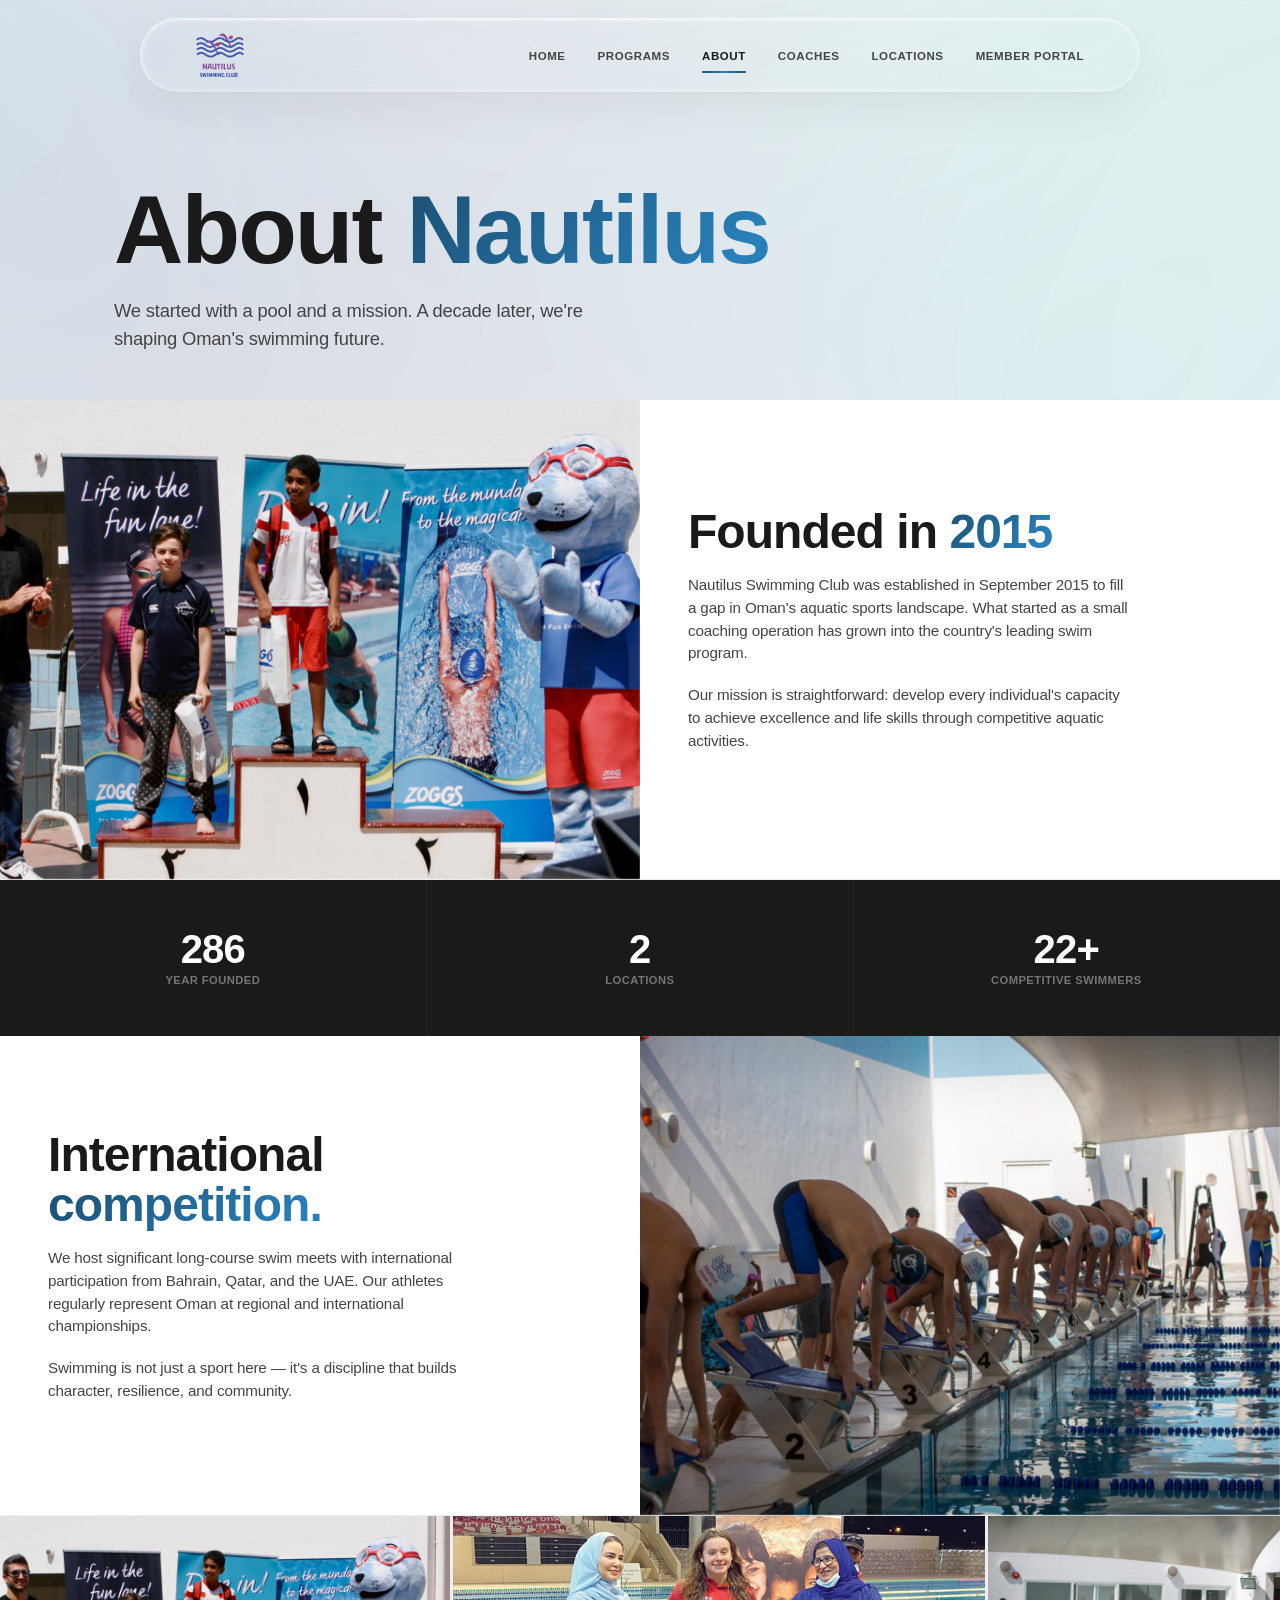
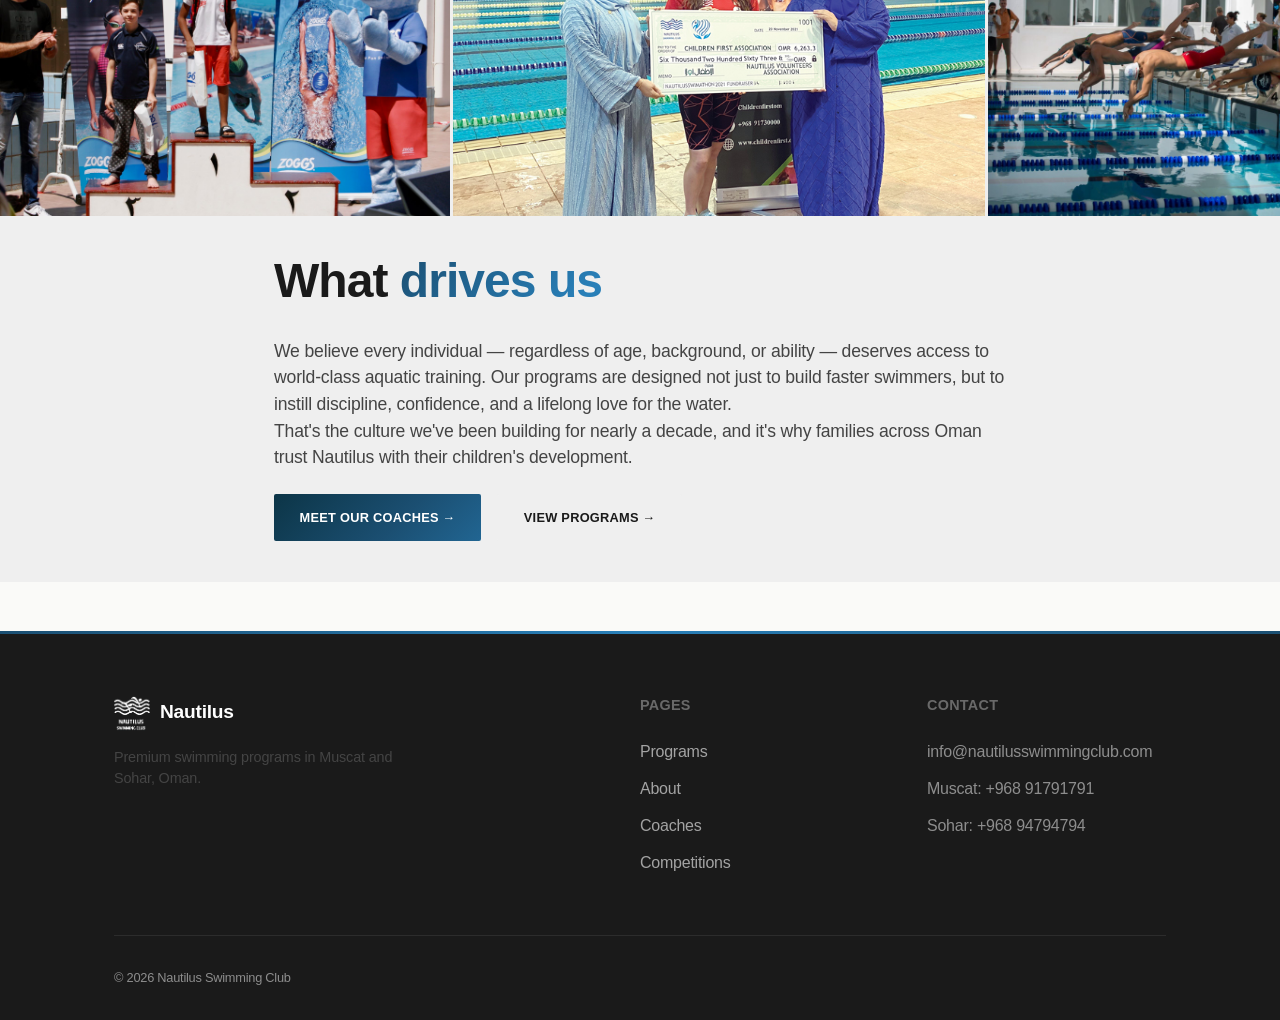
==== about.html @ 3f00e7de "Add files via upload" ====
<!DOCTYPE html>
<html lang="en">
<head>
    <meta charset="UTF-8">
    <meta name="viewport" content="width=device-width, initial-scale=1.0">
    <title>About — Nautilus Swimming Club</title>
    <link rel="stylesheet" href="assets/css/style.css">
    <script src="assets/js/main.js" defer></script>
</head>
<body>

<!-- SVG Filter (include once in your document) -->
<svg width="0" height="0" style="position: absolute;">
  <defs>
    <filter id="glass-distortion" x="0%" y="0%" width="100%" height="100%">
      <feTurbulence 
        type="fractalNoise" 
        baseFrequency="0.008 0.008"
        numOctaves="2" 
        seed="92" 
        result="noise" 
      />
      <feGaussianBlur 
        in="noise" 
        stdDeviation="2" 
        result="blurred" 
      />
      <feDisplacementMap 
        in="SourceGraphic" 
        in2="blurred" 
        scale="150"
        xChannelSelector="R" 
        yChannelSelector="G" 
      />
    </filter>
  </defs>
</svg>

<nav class="nav">
    <div class="wrap nav-inner">
        <div class="nav-top">
            <a href="index.html" class="nav-logo"><img src="assets/img/logo-nautilus.png" alt="Nautilus"></a>
            <ul class="nav-menu-inline">
                <li><a href="index.html" class="nav-home">Home</a></li>
                <li><a href="programs.html" class="nav-programs">Programs</a></li>
                <li><a href="about.html" class="nav-about on">About</a></li>
                <li><a href="coaches.html" class="nav-coaches">Coaches</a></li>
                <li><a href="locations.html" class="nav-locations">Locations</a></li>
                <li><a href="portal.html" target="_blank" class="nav-portal">Member Portal</a></li>
                <div class="nav-indicator"></div>
            </ul>
            <button class="nav-toggle" aria-label="Menu"><span></span><span></span><span></span></button>
        </div>
        <ul class="nav-menu">
            <li><a href="index.html" class="nav-home">Home</a></li>
            <li><a href="programs.html" class="nav-programs">Programs</a></li>
            <li><a href="about.html" class="nav-about on">About</a></li>
            <li><a href="coaches.html" class="nav-coaches">Coaches</a></li>
            <li><a href="locations.html" class="nav-locations">Locations</a></li>
            <li><a href="portal.html" target="_blank" class="nav-portal">Member Portal</a></li>
        </ul>
    </div>
</nav>


<section class="section section-gradient page-header">
    <div class="wrap">
        <h1 class="reveal" style="margin-bottom: 1rem;">About <span class="grad-text">Nautilus</span></h1>
        <p class="reveal reveal-delay-1" style="max-width: 520px; font-size: 1.15rem;">We started with a pool and a mission. A decade later, we're shaping Oman's swimming future.</p>
    </div>
</section>

<section class="feature">
    <div class="feature-img reveal"><img src="assets/img/mg_6760-copy.jpg" alt="Nautilus Swimming Club event"></div>
    <div class="feature-text">
        <h2 class="reveal">Founded in <span class="grad-text">2015</span></h2>
        <p class="reveal reveal-delay-1">Nautilus Swimming Club was established in September 2015 to fill a gap in Oman's aquatic sports landscape. What started as a small coaching operation has grown into the country's leading swim program.</p>
        <p class="reveal reveal-delay-2">Our mission is straightforward: develop every individual's capacity to achieve excellence and life skills through competitive aquatic activities.</p>
    </div>
</section>

<div class="stats">
    <div class="stat reveal">
        <h3 data-count="2015">0</h3>
        <p>Year founded</p>
    </div>
    <div class="stat reveal reveal-delay-1">
        <h3 data-count="2">0</h3>
        <p>Locations</p>
    </div>
    <div class="stat reveal reveal-delay-2">
        <h3 data-count="100" data-suffix="+">0</h3>
        <p>Competitive swimmers</p>
    </div>
</div>

<section class="feature" style="direction: rtl;">
    <div class="feature-img reveal" style="direction: ltr;"><img src="assets/img/85241329.jpg" alt="Swimming competition"></div>
    <div class="feature-text" style="direction: ltr;">
        <h2 class="reveal">International <span class="grad-text">competition.</span></h2>
        <p class="reveal reveal-delay-1">We host significant long-course swim meets with international participation from Bahrain, Qatar, and the UAE. Our athletes regularly represent Oman at regional and international championships.</p>
        <p class="reveal reveal-delay-2">Swimming is not just a sport here — it's a discipline that builds character, resilience, and community.</p>
    </div>
</section>

<div class="gallery reveal">
        <div class="gallery-track">
            <img src="assets/img/mg_6760-copy.jpg" alt="Nautilus event">
    <img src="assets/img/1638293181-1638293181-hmn0yweaasdh.jpg" alt="Competition">
    <img src="assets/img/71172352.jpg" alt="Training">
    <img src="assets/img/88081239.jpg" alt="Swimming pool">
    <img src="assets/img/79518656.jpg" alt="Meet day">
    <img src="assets/img/masters-swimming.jpg" alt="Masters swimming">
</div>

<section class="section">
    <div class="wrap" style="max-width: 780px;">
        <h2 class="reveal" style="margin-bottom: 2rem;">What <span class="grad-text">drives us</span></h2>
        <p class="reveal reveal-delay-1" style="font-size: 1.1rem;">We believe every individual — regardless of age, background, or ability — deserves access to world-class aquatic training. Our programs are designed not just to build faster swimmers, but to instill discipline, confidence, and a lifelong love for the water.</p>
        <p class="reveal reveal-delay-2" style="font-size: 1.1rem;">That's the culture we've been building for nearly a decade, and it's why families across Oman trust Nautilus with their children's development.</p>
        <div class="reveal reveal-delay-3" style="margin-top: 1.5rem; display: flex; gap: 1rem; flex-wrap: wrap;">
            <a href="coaches.html" class="btn btn-fill">Meet our coaches →</a>
            <a href="programs.html" class="btn btn-ghost">View programs →</a>
        </div>
        </div>
    </div>
</section>

<footer class="footer">
    <div class="wrap">
        <div class="footer-grid">
            <div><div class="footer-logo"><img src="assets/img/logo-nautilus.png" alt="Nautilus"><span>Nautilus</span></div><p style="font-size: 0.9rem; max-width: 300px;">Premium swimming programs in Muscat and Sohar, Oman.</p></div>
            <div><h4>Pages</h4><ul><li><a href="programs.html">Programs</a></li><li><a href="about.html">About</a></li><li><a href="coaches.html">Coaches</a></li><li><a href="competitions.html">Competitions</a></li></ul></div>
            <div><h4>Contact</h4><ul><li>info@nautilusswimmingclub.com</li><li>Muscat: +968 91791791</li><li>Sohar: +968 94794794</li></ul></div>
        </div>
        <div class="footer-bottom">© 2026 Nautilus Swimming Club</div>
    </div>
</footer>

</body>
</html>
---- assets/css/style.css ----
@property --mouse-x {
    syntax: "<length-percentage>";
    inherits: true;
    initial-value: 50%;
}
@property --mouse-y {
    syntax: "<length-percentage>";
    inherits: true;
    initial-value: 50%;
}

:root {
    --bg: #fafaf8;
    --surface: #ffffff;
    --ink: #1a1a1a;
    --ink-light: #444;
    --ink-faint: #888;
    --nautilus-blue: #1b4f72;
    --water: #2980b9;
    --water-light: #5dade2;
    --pool: #f4f9fb;
    --line: #efefef;
    --grad-blue: linear-gradient(135deg, #1b4f72, #2980b9, #1b4f72);
    --grad-ocean: linear-gradient(135deg, #0c3547, #1b4f72, #2471a3, #0c3547);
    --grad-warm: linear-gradient(135deg, #1b4f72, #2980b9, #48c9b0, #1b4f72);
    --grad-subtle: linear-gradient(135deg, #f8fbff, #f0f7f9, #fafaf8, #f8fbff);
    --font-display: 'Outfit', sans-serif;
    --font-text: 'DM Sans', sans-serif;
}

* { margin: 0; padding: 0; box-sizing: border-box; }
html { scroll-behavior: smooth; }
body {
    font-family: var(--font-text);
    background: var(--bg);
    color: var(--ink);
    line-height: 1.5;
    -webkit-font-smoothing: antialiased;
    overflow-x: hidden;
    letter-spacing: -0.015em;
}

/* Page exit blur-out */
body.page-exit {
    animation: pageExit 0.3s cubic-bezier(0.4, 0, 1, 1) forwards;
    pointer-events: none;
}

@keyframes pageEnter {
    from {
        opacity: 0;
        filter: blur(6px);
    }
    to {
        opacity: 1;
        filter: blur(0);
    }
}

@keyframes pageExit {
    from {
        opacity: 1;
        filter: blur(0);
    }
    to {
        opacity: 0;
        filter: blur(6px);
    }
}


h1, h2, h3 {
    font-family: var(--font-display);
    font-weight: 700;
    letter-spacing: -0.02em;
    line-height: 1.05;
}
h1 { font-size: clamp(2.8rem, 8vw, 6rem); }
h2 { font-size: clamp(1.8rem, 5vw, 3rem); }
h3 { font-size: 1.25rem; letter-spacing: -0.02em; }
p { color: var(--ink-light); font-size: 0.95rem; letter-spacing: -0.01em; }
a { color: inherit; text-decoration: none; }

.grad-text {
    background: var(--grad-blue);
    background-size: 200% auto;
    animation: gradShift 4s linear infinite;
    -webkit-background-clip: text; -webkit-text-fill-color: transparent; background-clip: text;
}

.wrap { max-width: 1100px; margin: 0 auto; padding: 0 1.5rem; }
.section { padding: 2.5rem 0; }

/* ---- Floating Glassmorphism Pill Navbar ---- */
/* ---- Floating Glassmorphism Pill Navbar ---- */
.nav {
    position: fixed;
    top: 18px;
    left: 50%;
    transform: translateX(-50%);
    width: 92%;
    max-width: 1000px;
    z-index: 100;
    isolation: isolate;
    border-radius: 50px;
    transition: all 0.6s cubic-bezier(0.16, 1, 0.3, 1);
    box-shadow: 0 16px 48px rgba(0, 0, 0, 0.06), 0 2px 4px rgba(0, 0, 0, 0.02);
}

/* Tint and inner shadow layer */
.nav::before {
    content: '';
    position: absolute;
    inset: 0;
    z-index: 0;
    border-radius: inherit;
    box-shadow:
        inset 0 1px 3px rgba(255, 255, 255, 0.70),
        inset 0 -1px 2px rgba(255, 255, 255, 0.08),
        inset 6px 0 16px -8px rgba(160, 200, 255, 0.08),
        inset -6px 0 16px -8px rgba(200, 160, 255, 0.06),
        inset 0 0 12px -4px rgba(255, 255, 255, 0.7);
    background-color: rgba(255, 255, 255, 0.02);
    pointer-events: none;

    /* Chromatic edge highlights — mimics light hitting glass edges */
    border-top: 1.5px solid rgba(255, 255, 255, 0.60);
    border-left: 1.5px solid rgba(255, 255, 255, 0.50);
    border-bottom: 1px solid rgba(255, 255, 255, 0.12);
    border-right: 1px solid rgba(255, 255, 255, 0.12);
    transition: all 0.6s cubic-bezier(0.16, 1, 0.3, 1);
}

/* Backdrop blur and distortion layer */
.nav::after {
    content: '';
    position: absolute;
    inset: 0;
    z-index: -1;
    border-radius: inherit;
    backdrop-filter: blur(15px);
    -webkit-backdrop-filter: blur(15px);
    filter: url(#glass-distortion);
    -webkit-filter: url(#glass-distortion);
    pointer-events: none;
    transition: all 0.6s cubic-bezier(0.16, 1, 0.3, 1);
}

.nav.scrolled {
    top: 12px;
}

.nav.scrolled::before {
    background-color: rgba(255, 255, 255, 0.06);
    border-top: 1.5px solid rgba(255, 255, 255, 0.72);
    border-left: 1.5px solid rgba(255, 255, 255, 0.60);
    box-shadow:
        inset 0 1px 3px rgba(255, 255, 255, 0.80),
        inset 0 -1px 2px rgba(255, 255, 255, 0.10),
        inset 6px 0 16px -8px rgba(160, 200, 255, 0.10),
        inset -6px 0 16px -8px rgba(200, 160, 255, 0.08),
        inset 0 0 16px -2px rgba(255, 255, 255, 0.8);
}

.nav.scrolled::after {
    backdrop-filter: blur(20px) saturate(180%);
    -webkit-backdrop-filter: blur(20px) saturate(180%);
}

.nav-inner {
    width: 100%;
    position: relative;
    z-index: 10;
}

.nav-top {
    display: flex;
    align-items: center;
    justify-content: space-between;
    width: 100%;
    padding: 0.8rem 2rem;
    transition: padding 0.6s cubic-bezier(0.16, 1, 0.3, 1);
}

.nav-logo {
    display: flex;
    align-items: center;
    z-index: 10;
}
.nav-logo img {
    height: 48px;
    transition: height 0.8s cubic-bezier(0.16, 1, 0.3, 1);
}
.nav-logo span {
    display: none !important;
}

/* Inline menu is the primary desktop menu */
.nav-menu-inline {
    display: flex;
    gap: 2rem;
    list-style: none;
    align-items: center;
}

/* Hide the bottom row menu on desktop (reused for mobile dropdown) */
.nav-menu {
    display: none;
}

/* Indicator line for the active menu item */
.nav-indicator {
    position: absolute;
    bottom: -6px;
    height: 2px;
    background: var(--grad-blue);
    border-radius: 2px;
    transition: left 0.5s cubic-bezier(0.25, 1, 0.5, 1), width 0.5s cubic-bezier(0.25, 1, 0.5, 1), opacity 0.3s;
    pointer-events: none;
    opacity: 0;
}
.nav-menu-inline {
    position: relative; /* necessary for the indicator */
}

/* ---- Scrolled / compact state ---- */
.nav.scrolled .nav-top {
    padding: 0.5rem 2rem;
}
.nav.scrolled .nav-logo img {
    height: 34px;
}

.nav-menu a, .nav-menu-inline a {
    font-size: 0.72rem; font-weight: 700; color: var(--ink-light);
    transition: color 0.2s; position: relative;
    text-transform: uppercase; letter-spacing: 0.05em;
    padding: 0.25rem 0;
}
.nav-menu a:hover, .nav-menu a.on, .nav-menu-inline a:hover, .nav-menu-inline a.on { color: var(--ink); }

/* Mobile hamburger */
.nav-toggle { display: none; cursor: pointer; flex-direction: column; gap: 5px; background: none; border: none; padding: 8px; z-index: 110; }
.nav-toggle span { display: block; width: 22px; height: 2px; background: var(--ink); transition: all 0.3s cubic-bezier(0.16, 1, 0.3, 1); }
.nav-toggle.active span:nth-child(1) { transform: translateY(7px) rotate(45deg); }
.nav-toggle.active span:nth-child(2) { opacity: 0; }
.nav-toggle.active span:nth-child(3) { transform: translateY(-7px) rotate(-45deg); }

/* Dynamic spacing: enough room for the floating pill navbar + breathing room */
.hero, .section-gradient {
    padding-top: 140px;
}

/* Extra padding for inner page title sections so navbar doesn't clip the h1 */
.page-header {
    padding-top: 180px;
    padding-bottom: 3rem;
}

/* ---- Hero ---- */
.hero {
    min-height: 75vh; display: grid; grid-template-columns: repeat(2, 1fr);
    gap: 0; 
    margin-top: 0; 
    align-items: stretch;
}

.hero-text {
    display: flex; flex-direction: column; justify-content: center;
    padding: 3rem 4rem 3rem 8%;
}
.hero-text h1 { margin-bottom: 1.5rem; }
.hero-text p { font-size: 1.1rem; max-width: 480px; margin-bottom: 2rem; line-height: 1.6; }
.hero-img { position: relative; overflow: hidden; background: #f0f0f0; }
.hero-img img {
    width: 100%; height: 100%; object-fit: cover; display: block;
}

/* ---- Buttons ---- */
.btn {
    display: inline-flex; align-items: center; gap: 8px;
    padding: 0.8rem 1.6rem;
    font-family: var(--font-display); font-weight: 700; font-size: 0.8rem;
    border-radius: 2px; border: none; cursor: pointer;
    transition: all 0.3s cubic-bezier(0.16, 1, 0.3, 1);
    text-transform: uppercase; letter-spacing: 0.02em;
    position: relative;
    overflow: hidden;
}
.btn:active {
    transform: scale(0.94) !important;
}
.btn-fill {
    background: var(--grad-ocean);
    background-size: 200% auto;
    animation: gradShift 5s linear infinite;
    color: white;
}
.btn-fill:hover {
    transform: translateY(-2px);
    box-shadow: 0 8px 20px rgba(27,79,114,0.2);
}
.btn-ghost {
    background: transparent; color: var(--ink); border: 1.5px solid var(--line);
}
.btn-ghost:hover { border-color: var(--water); background: var(--pool); }

/* Click Ripple animation styling */
.ripple {
    position: absolute;
    border-radius: 50%;
    background: rgba(255, 255, 255, 0.4);
    transform: scale(0);
    animation: ripple-effect 0.6s ease-out;
    pointer-events: none;
}
@keyframes ripple-effect {
    to {
        transform: scale(4);
        opacity: 0;
    }
}

/* ---- Cards ---- */
.card {
    background: var(--surface); border: 1px solid var(--line);
    transition: transform 0.6s cubic-bezier(0.16, 1, 0.3, 1), box-shadow 0.6s cubic-bezier(0.16, 1, 0.3, 1), border-color 0.3s;
    overflow: hidden;
    border-radius: 4px;
    position: relative;
}
.card:hover { transform: translateY(-4px); box-shadow: 0 12px 30px rgba(0,0,0,0.04); border-color: rgba(41, 128, 185, 0.2); }
.card-img img {
    width: 100%; height: 220px; object-fit: cover;
    transition: transform 1.2s ease;
}
.card:hover .card-img img { transform: scale(1.04); }
.card-body { padding: 1.5rem; }
.card-body h3 { margin-bottom: 0.4rem; font-size: 1.2rem; }
.card-body p { font-size: 0.88rem; margin-bottom: 1.2rem; line-height: 1.5; }

/* ---- Feature row ---- */
.feature { display: grid; grid-template-columns: 1fr 1fr; gap: 0; min-height: 480px; background: var(--surface); border-bottom: 1px solid var(--line); }
.feature-img img { width: 100%; height: 100%; object-fit: cover; }
.feature-text {
    display: flex; flex-direction: column; justify-content: center;
    padding: 2rem 3rem;
}
.feature-text h2 { margin-bottom: 1rem; }
.feature-text p { margin-bottom: 1.2rem; max-width: 440px; font-size: 0.95rem; }

/* ---- Auto-scrolling Marquee Gallery ---- */
.gallery {
    overflow: hidden;
    position: relative;
    background: var(--line);
    border-bottom: 1px solid var(--line);
    cursor: default;
}
.gallery-track {
    display: flex;
    gap: 3px;
    width: max-content;
    animation: marquee-scroll 40s linear infinite;
}
.gallery img {
    height: 300px;
    object-fit: cover;
    flex-shrink: 0;
    pointer-events: none;
}

@keyframes marquee-scroll {
    0% { transform: translateX(0); }
    100% { transform: translateX(-50%); }
}

/* ---- Scroll-Pinned Feature Section ---- */
.scroll-pin-wrapper {
    position: relative;
    height: 250vh; /* pin duration: 1.5 viewport worth of scrolling */
}
.scroll-pin-content {
    position: sticky;
    top: 0;
    height: 100vh;
    display: flex;
    align-items: center;
    overflow: hidden;
}
.scroll-pin-content .feature {
    width: 100%;
}
.scroll-pin-content .feature-text .reveal,
.scroll-pin-content .feature-img .reveal-pinned {
    opacity: 0;
    transform: translateY(40px);
    filter: blur(8px);
    transition: all 1.2s cubic-bezier(0.16, 1, 0.3, 1);
}
.scroll-pin-content .feature-text .reveal.visible,
.scroll-pin-content .feature-img .reveal-pinned.visible {
    opacity: 1;
    transform: translateY(0);
    filter: blur(0);
}

/* Scroll-driven reveal for individual elements */
.scroll-reveal {
    opacity: 0;
    transform: translateY(50px);
    filter: blur(6px);
    transition: opacity 1s cubic-bezier(0.16, 1, 0.3, 1),
                transform 1s cubic-bezier(0.16, 1, 0.3, 1),
                filter 1s cubic-bezier(0.16, 1, 0.3, 1);
}
.scroll-reveal.visible {
    opacity: 1;
    transform: translateY(0);
    filter: blur(0);
}

/* ---- Coach profiles ---- */
.coach-grid { display: grid; grid-template-columns: repeat(auto-fill, minmax(200px, 1fr)); gap: 1rem; }
.coach {
    text-align: center; padding: 2rem 1rem;
    background: var(--surface); border: 1px solid var(--line);
    transition: transform 0.6s cubic-bezier(0.16, 1, 0.3, 1), box-shadow 0.6s cubic-bezier(0.16, 1, 0.3, 1), border-color 0.3s, background-color 0.3s;
    border-radius: 4px;
    position: relative;
    overflow: hidden;
}
.coach:hover { border-color: rgba(41, 128, 185, 0.2); background: var(--pool); transform: translateY(-4px); box-shadow: 0 12px 30px rgba(0,0,0,0.04); }
.coach img {
    width: 120px; height: 120px; object-fit: cover; border-radius: 50%;
    margin-bottom: 1rem; border: 3px solid var(--surface); box-shadow: 0 4px 12px rgba(0,0,0,0.05);
}
.coach h3 { margin-bottom: 0.2rem; font-size: 1.1rem; }
.coach .role {
    font-size: 0.75rem; font-weight: 700; margin-bottom: 0.8rem; display: block;
    color: var(--water); text-transform: uppercase; letter-spacing: 0.02em;
}
.coach p { font-size: 0.82rem; line-height: 1.45; color: var(--ink-light); }

/* ---- Stats ---- */
.stats {
    display: grid; grid-template-columns: repeat(3, 1fr);
    background: var(--ink); color: white;
}
.stat { padding: 3rem 2rem; text-align: center; border-right: 1px solid rgba(255,255,255,0.05); }
.stat:last-child { border-right: none; }
.stat h3 { font-size: 2.5rem; margin-bottom: 0.1rem; font-family: var(--font-display); }
.stat p { color: rgba(255,255,255,0.4); font-size: 0.7rem; text-transform: uppercase; letter-spacing: 0.04em; font-weight: 700; }

/* ---- Location cards ---- */
.loc-grid { display: grid; grid-template-columns: 1fr 1fr; gap: 1.5rem; }
.loc {
    padding: 2.5rem; background: var(--surface); border: 1px solid var(--line);
    transition: transform 0.6s cubic-bezier(0.16, 1, 0.3, 1), box-shadow 0.6s cubic-bezier(0.16, 1, 0.3, 1), border-color 0.3s;
    border-radius: 4px;
    position: relative;
    overflow: hidden;
}
.loc:hover { border-color: rgba(41, 128, 185, 0.2); transform: translateY(-4px); box-shadow: 0 12px 30px rgba(0,0,0,0.04); }

/* ---- Interactive Spotlight Glows (Pomelo.la Inspired) ---- */
.card::after, .coach::after, .loc::after, .portal-card::after {
    content: '';
    position: absolute;
    inset: 0;
    background: radial-gradient(
        320px circle at var(--mouse-x, 50%) var(--mouse-y, 50%),
        rgba(41, 128, 185, 0.09) 0%,
        rgba(72, 201, 176, 0.04) 50%,
        transparent 100%
    );
    z-index: 0;
    opacity: 0;
    pointer-events: none;
    transition: opacity 0.5s cubic-bezier(0.16, 1, 0.3, 1);
}

.card::before, .coach::before, .loc::before, .portal-card::before {
    content: '';
    position: absolute;
    inset: 0;
    border-radius: inherit;
    padding: 1.5px;
    background: radial-gradient(
        200px circle at var(--mouse-x, 50%) var(--mouse-y, 50%),
        rgba(41, 128, 185, 0.5) 0%,
        rgba(72, 201, 176, 0.3) 50%,
        transparent 100%
    );
    -webkit-mask: 
        linear-gradient(#fff 0 0) content-box, 
        linear-gradient(#fff 0 0);
    -webkit-mask-composite: xor;
            mask-composite: exclude;
    pointer-events: none;
    opacity: 0;
    z-index: 2;
    transition: opacity 0.5s cubic-bezier(0.16, 1, 0.3, 1);
}

/* Ensure child content remains clickable and is rendered above the background spotlight */
.card > *, .coach > *, .loc > *, .portal-card > * {
    position: relative;
    z-index: 1;
}

@media (hover: hover) {
    .card:hover::after, .coach:hover::after, .loc:hover::after, .portal-card:hover::after,
    .card:hover::before, .coach:hover::before, .loc:hover::before, .portal-card:hover::before {
        opacity: 1;
    }
}

/* Motion Sensitivity Support */
@media (prefers-reduced-motion: reduce) {
    .card::after, .coach::after, .loc::after,
    .card::before, .coach::before, .loc::before {
        transition: none !important;
    }
}
.loc h3 { margin-bottom: 0.4rem; }
.loc .sub { color: var(--ink-faint); font-size: 0.9rem; margin-bottom: 1.5rem; display: block; }
.loc .detail { margin-bottom: 1.2rem; }
.loc .detail strong { font-size: 0.8rem; text-transform: uppercase; letter-spacing: 0.02em; color: var(--ink); display: block; margin-bottom: 0.2rem; }
.loc .detail span { color: var(--ink-light); font-size: 0.9rem; }

/* Map embeds */
.map-wrap { margin-top: 1.5rem; overflow: hidden; border: 1px solid var(--line); }
.map-wrap iframe { width: 100%; height: 220px; display: block; }

/* ---- Form ---- */
.contact-form { max-width: 680px; }
.form-row { display: grid; grid-template-columns: 1fr 1fr; gap: 1.5rem; }
.field { margin-bottom: 1.5rem; }
.field label { display: block; font-size: 0.85rem; font-weight: 500; margin-bottom: 0.4rem; color: var(--ink); }
.field input, .field select, .field textarea {
    width: 100%; padding: 0.85rem 1rem;
    font-family: var(--font-text); font-size: 0.95rem;
    border: 1.5px solid var(--line); background: var(--bg);
    color: var(--ink); transition: border-color 0.3s, box-shadow 0.3s;
}
.field input:focus, .field select:focus, .field textarea:focus {
    outline: none; border-color: var(--water); box-shadow: 0 0 0 4px rgba(41,128,185,0.1);
}
.field textarea { resize: vertical; min-height: 140px; }
.form-message { margin-top: 1rem; padding: 1rem; font-size: 0.9rem; display: none; }
.form-message.success { display: block; background: #e8f8f0; color: #1a7a4c; border: 1px solid #b7e4c7; }

/* ---- Table ---- */
.clean-table { width: 100%; border-collapse: collapse; text-align: left; }
.clean-table thead {
    background: var(--grad-ocean); background-size: 200% 200%;
    animation: gradShift 6s ease infinite; color: white;
}
.clean-table th { padding: 1.2rem 1rem; font-family: var(--font-display); font-weight: 600; font-size: 0.85rem; letter-spacing: 0.02em; text-transform: uppercase; }
.clean-table td { padding: 1.2rem 1rem; border-bottom: 1px solid var(--line); color: var(--ink-light); transition: background 0.2s; }
.clean-table tr:hover td { background: var(--pool); }
.clean-table td strong { color: var(--ink); }
.badge { display: inline-block; padding: 0.25rem 0.75rem; font-size: 0.8rem; font-weight: 500; border-radius: 2px; }
.badge-green { background: #e8f8f0; color: #1a7a4c; }
.badge-grey { background: #f0f0f0; color: #777; }

/* ---- Footer ---- */
.footer {
    background: var(--ink); color: rgba(255,255,255,0.5);
    padding: 4rem 0 2rem; margin-top: 3rem;
    position: relative; overflow: hidden;
}
.footer::before { content: ''; position: absolute; top: 0; left: 0; right: 0; height: 3px; background: var(--grad-blue); }
.footer-grid { display: grid; grid-template-columns: 2fr 1fr 1fr; gap: 3rem; margin-bottom: 3rem; }
.footer h4 {
    font-family: var(--font-display); font-size: 0.9rem;
    color: rgba(255,255,255,0.35); text-transform: uppercase;
    letter-spacing: 0.02em; margin-bottom: 1.5rem;
}
.footer ul { list-style: none; }
.footer ul li { margin-bottom: 0.8rem; }
.footer ul li a { color: rgba(255,255,255,0.6); transition: color 0.2s, padding-left 0.3s; }
.footer ul li a:hover { color: white; padding-left: 6px; }
.footer-bottom { padding-top: 2rem; border-top: 1px solid rgba(255,255,255,0.08); font-size: 0.8rem; }
.footer-logo { display: flex; align-items: center; gap: 10px; margin-bottom: 1rem; }
.footer-logo img { height: 36px; filter: brightness(10); }
.footer-logo span { font-family: var(--font-display); font-weight: 700; font-size: 1.2rem; color: white; }

/* ---- Scroll reveal (Pomelo.la Inspired Blur Reveal) ---- */
.reveal {
    opacity: 0;
    transform: translateY(32px);
    filter: blur(8px);
    transition: 
        opacity 0.85s cubic-bezier(0.16, 1, 0.3, 1), 
        transform 0.85s cubic-bezier(0.16, 1, 0.3, 1), 
        filter 0.85s cubic-bezier(0.16, 1, 0.3, 1);
    will-change: opacity, transform, filter;
}
.reveal.visible {
    opacity: 1;
    transform: translateY(0);
    filter: blur(0);
}
.reveal-delay-1 { transition-delay: 0.08s; }
.reveal-delay-2 { transition-delay: 0.16s; }
.reveal-delay-3 { transition-delay: 0.24s; }

.tilt-card { transform-style: preserve-3d; perspective: 1000px; }
.hero, .section-gradient {
    position: relative;
    overflow: hidden;
}
.hero::before, .section-gradient::before {
    content: '';
    position: absolute;
    top: -60%;
    left: -60%;
    width: 220%;
    height: 220%;
    background: 
        radial-gradient(circle at 25% 35%, rgba(41, 128, 185, 0.16) 0%, transparent 45%),
        radial-gradient(circle at 75% 25%, rgba(72, 201, 176, 0.14) 0%, transparent 40%),
        radial-gradient(circle at 35% 75%, rgba(91, 44, 111, 0.10) 0%, transparent 45%),
        radial-gradient(circle at 65% 85%, rgba(93, 173, 226, 0.14) 0%, transparent 40%);
    filter: blur(80px);
    z-index: 0;
    animation: ambientMovement 25s ease-in-out infinite alternate;
    pointer-events: none;
    will-change: transform;
}
.hero > *, .section-gradient > * {
    position: relative;
    z-index: 1;
}

@keyframes ambientMovement {
    0% {
        transform: translate(0, 0) rotate(0deg) scale(1);
    }
    33% {
        transform: translate(2%, 4%) rotate(120deg) scale(1.05);
    }
    66% {
        transform: translate(-3%, -2%) rotate(240deg) scale(0.95);
    }
    100% {
        transform: translate(0, 0) rotate(360deg) scale(1);
    }
}

@keyframes gradShift {
    0% { background-position: 0% 50%; }
    50% { background-position: 100% 50%; }
    100% { background-position: 0% 50%; }
}

/* =============== RESPONSIVE =============== */
@media (max-width: 900px) {
    /* Mobile nav overrides */
    .nav {
        width: 94% !important;
        border-radius: 28px !important;
        top: 10px !important;
    }
    .nav-inner {
        width: 100%;
    }
    .nav-top {
        padding: 0.6rem 1.2rem !important;
    }
    .nav-logo img {
        height: 34px !important;
    }
    .nav-menu-inline {
        display: none !important;
    }
    .nav-toggle { display: flex; }
    .nav-menu {
        display: flex; position: fixed; top: 70px; left: 0; right: 0; border-radius: 28px; margin: 0 3%;
        isolation: isolate;
        flex-direction: column;
        padding: 2.5rem 2rem; gap: 1.8rem;
        opacity: 0;
        visibility: hidden;
        height: auto !important;
        max-height: none !important;
        transform: translateY(-12px);
        pointer-events: none;
        transition: opacity 0.4s cubic-bezier(0.16, 1, 0.3, 1),
                    transform 0.4s cubic-bezier(0.16, 1, 0.3, 1),
                    visibility 0.4s;
        box-shadow: 0 16px 48px rgba(0,0,0,0.08);
    }
    .nav-menu::before {
        content: '';
        position: absolute;
        inset: 0;
        z-index: 0;
        border-radius: inherit;
        box-shadow:
            inset 0 1px 2px rgba(255, 255, 255, 0.6),
            inset 0 0 12px -4px rgba(255, 255, 255, 0.7);
        background-color: rgba(255, 255, 255, 0.05);
        pointer-events: none;
        border: 1.5px solid rgba(255, 255, 255, 0.50);
    }
    .nav-menu::after {
        content: '';
        position: absolute;
        inset: 0;
        z-index: -1;
        border-radius: inherit;
        backdrop-filter: blur(20px) saturate(200%);
        -webkit-backdrop-filter: blur(20px) saturate(200%);
        filter: url(#glass-distortion);
        -webkit-filter: url(#glass-distortion);
        pointer-events: none;
    }
    .nav.scrolled .nav-menu {
        height: auto !important;
        max-height: none !important;
        opacity: 0;
        pointer-events: none;
        transform: translateY(-12px);
    }
    .nav-menu.open, .nav.scrolled .nav-menu.open {
        opacity: 1 !important;
        visibility: visible !important;
        transform: translateY(0) !important;
        pointer-events: auto !important;
    }
    .nav-menu a { font-size: 1.05rem; letter-spacing: 0.05em; font-weight: 700; position: relative; z-index: 10; }


    /* Hero and top section adjustments */
    .hero, .section-gradient {
        padding-top: 100px !important;
    }
    .page-header {
        padding-top: 130px !important;
        padding-bottom: 2rem !important;
    }
    .hero { grid-template-columns: 1fr; margin-top: 0 !important; }
    .scroll-pin-wrapper { height: auto !important; }
    .scroll-pin-content { position: relative !important; height: auto !important; }
    .hero-text { padding: 4rem 1.5rem; text-align: center; align-items: center; }
    .hero-text p { max-width: 100%; margin-inline: auto; }
    .hero-text > div { justify-content: center; }
    .hero-img { height: 45vh; }


    /* Feature */
    .feature { grid-template-columns: 1fr; }
    .feature[style*="rtl"] { direction: ltr !important; }
    .feature[style*="rtl"] .feature-img,
    .feature[style*="rtl"] .feature-text { direction: ltr !important; }
    .feature-img { height: 50vw; min-height: 250px; }
    .feature-text { padding: 2.5rem 1.5rem; }

    /* Stats */
    .stats { grid-template-columns: 1fr; }
    .stat { border-right: none; border-bottom: 1px solid rgba(255,255,255,0.1); padding: 2.5rem 2rem; }

    /* Cards */
    .card-img img { height: 220px; }

    /* Grid layouts */
    .loc-grid { grid-template-columns: 1fr; }
    .form-row { grid-template-columns: 1fr; }
    .footer-grid { grid-template-columns: 1fr; gap: 2rem; }
    .coach-grid { grid-template-columns: 1fr 1fr; gap: 1rem; }

    /* Gallery - mobile: keep auto-scroll but smaller images */
    .gallery-track {
        animation-duration: 25s;
    }
    .gallery img {
        height: 220px;
    }

    /* Maps */
    .map-wrap iframe { height: 180px; }

    /* Table responsive — horizontal scroll wrapper */
    .roster-table-container {
        overflow-x: auto;
        -webkit-overflow-scrolling: touch;
        background:
            /* Shadow covers */
            linear-gradient(to right, var(--surface) 30%, rgba(255, 255, 255, 0)),
            linear-gradient(to right, rgba(255, 255, 255, 0), var(--surface) 70%) 100% 0,
            /* Shadows */
            radial-gradient(farthest-side at 0 50%, rgba(0, 0, 0, 0.08), rgba(0, 0, 0, 0)),
            radial-gradient(farthest-side at 100% 50%, rgba(0, 0, 0, 0.08), rgba(0, 0, 0, 0)) 100% 0;
        background-repeat: no-repeat;
        background-size: 40px 100%, 40px 100%, 14px 100%, 14px 100%;
        background-attachment: local, local, scroll, scroll;
    }
    .clean-table { font-size: 0.82rem; min-width: 480px; }
    .clean-table th, .clean-table td { padding: 0.75rem 0.6rem; white-space: nowrap; }

    /* Portal page: stack dashboard grid and stats strip */
    .dashboard-grid {
        grid-template-columns: 1fr !important;
    }
    .stats-strip {
        grid-template-columns: 1fr !important;
    }
    .portal-card {
        padding: 1.5rem !important;
    }
    .portal-card .btn {
        font-size: 0.75rem !important;
        padding: 0.7rem 1rem !important;
    }
    .portal-icon-container {
        width: 44px !important;
        height: 44px !important;
    }
    .data-item {
        flex-direction: column;
        align-items: flex-start;
        gap: 0.25rem;
    }

    /* Section spacing */
    .section { padding: 2.5rem 0; }

    /* Buttons stack nicely */
    .btn { padding: 0.8rem 1.5rem; font-size: 0.85rem; }
}

@media (max-width: 480px) {
    h1 { font-size: 2.2rem; }
    h2 { font-size: 1.5rem; }
    .coach-grid { grid-template-columns: 1fr; }
    .hero-text { padding: 2.5rem 1.25rem; }
    .hero-text h1 { margin-bottom: 1rem; }
    .stat h3 { font-size: 2.2rem; }
    .loc { padding: 1.5rem; }
    .section { padding: 2rem 0; }

    /* Portal page small screen refinements */
    .stat-box h4 { font-size: 1.5rem; }
    .stat-box p { font-size: 0.65rem; }
    .dashboard-panel { padding: 1.25rem !important; }
    .dashboard-panel h3 { font-size: 1.05rem; }
    .roster-tabs { flex-direction: column; }
    .roster-tab-btn { width: 100%; text-align: center; justify-content: center; }
    .badge { font-size: 0.7rem; padding: 0.2rem 0.5rem; }
}
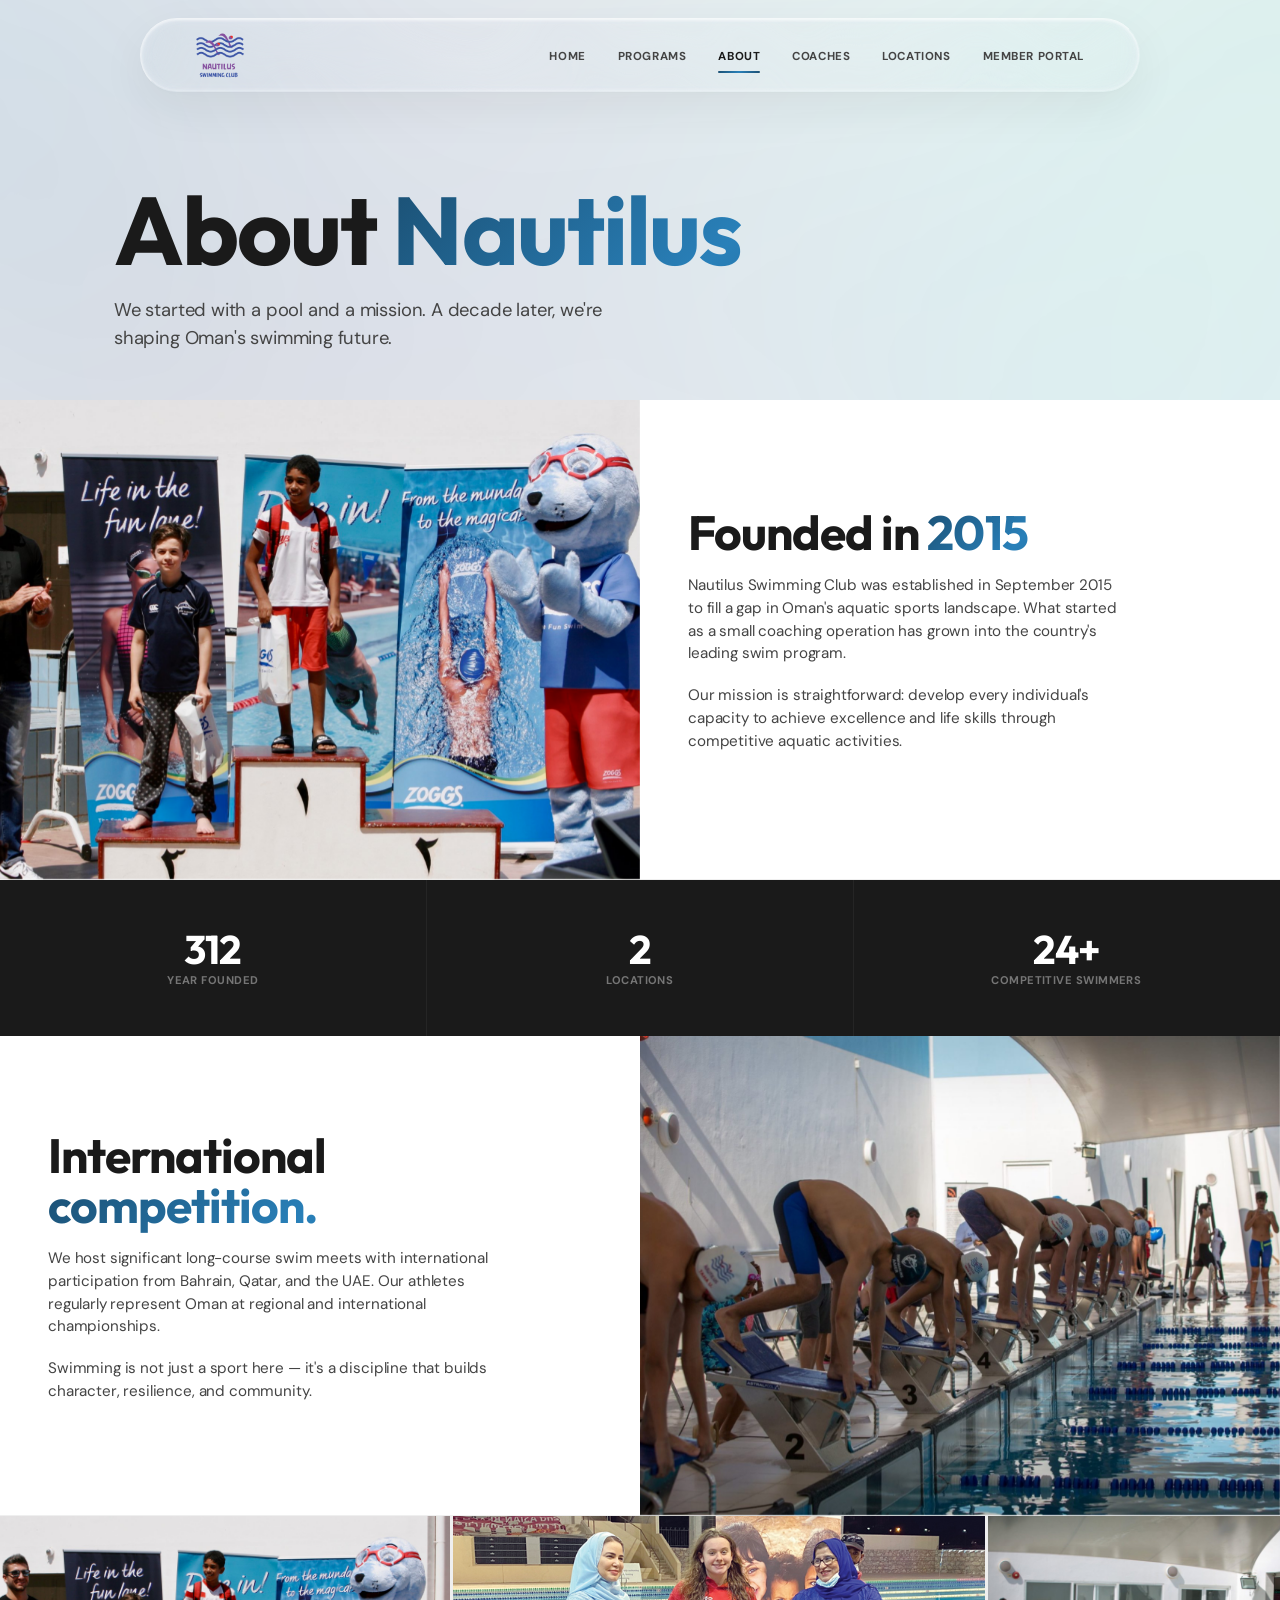
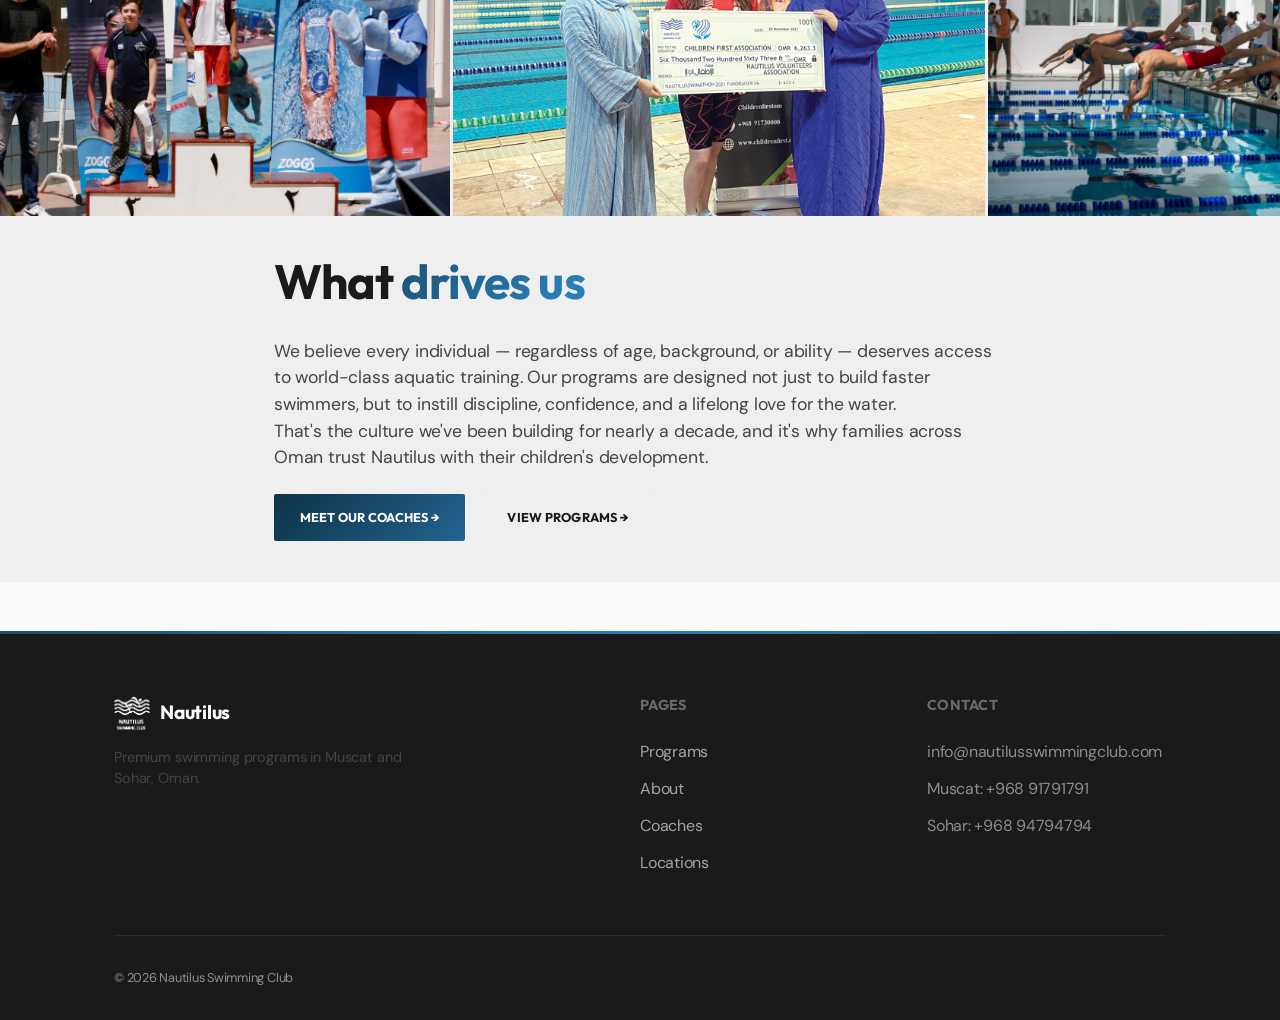
==== commit 74d8477a: "Add files via upload" ====
--- a/about.html
+++ b/about.html
@@ -130,7 +130,7 @@
     <div class="wrap">
         <div class="footer-grid">
             <div><div class="footer-logo"><img src="assets/img/logo-nautilus.png" alt="Nautilus"><span>Nautilus</span></div><p style="font-size: 0.9rem; max-width: 300px;">Premium swimming programs in Muscat and Sohar, Oman.</p></div>
-            <div><h4>Pages</h4><ul><li><a href="programs.html">Programs</a></li><li><a href="about.html">About</a></li><li><a href="coaches.html">Coaches</a></li><li><a href="competitions.html">Competitions</a></li></ul></div>
+            <div><h4>Pages</h4><ul><li><a href="programs.html">Programs</a></li><li><a href="about.html">About</a></li><li><a href="coaches.html">Coaches</a></li><li><a href="locations.html">Locations</a></li></ul></div>
             <div><h4>Contact</h4><ul><li>info@nautilusswimmingclub.com</li><li>Muscat: +968 91791791</li><li>Sohar: +968 94794794</li></ul></div>
         </div>
         <div class="footer-bottom">© 2026 Nautilus Swimming Club</div>
--- a/assets/css/style.css
+++ b/assets/css/style.css
@@ -1,3 +1,5 @@
+@import url('https://fonts.googleapis.com/css2?family=DM+Sans:ital,opsz,wght@0,9..40,100..1000;1,9..40,100..1000&family=Outfit:wght@100..900&display=swap');
+
 @property --mouse-x {
     syntax: "<length-percentage>";
     inherits: true;
@@ -684,13 +686,11 @@
         padding: 2.5rem 2rem; gap: 1.8rem;
         opacity: 0;
         visibility: hidden;
-        height: auto !important;
-        max-height: none !important;
-        transform: translateY(-12px);
+        height: 0 !important;
+        overflow: hidden;
         pointer-events: none;
-        transition: opacity 0.4s cubic-bezier(0.16, 1, 0.3, 1),
-                    transform 0.4s cubic-bezier(0.16, 1, 0.3, 1),
-                    visibility 0.4s;
+        transition: opacity 0.25s cubic-bezier(0.16, 1, 0.3, 1),
+                    visibility 0.25s;
         box-shadow: 0 16px 48px rgba(0,0,0,0.08);
     }
     .nav-menu::before {
@@ -702,7 +702,7 @@
         box-shadow:
             inset 0 1px 2px rgba(255, 255, 255, 0.6),
             inset 0 0 12px -4px rgba(255, 255, 255, 0.7);
-        background-color: rgba(255, 255, 255, 0.05);
+        background-color: rgba(255, 255, 255, 0.95);
         pointer-events: none;
         border: 1.5px solid rgba(255, 255, 255, 0.50);
     }
@@ -714,21 +714,17 @@
         border-radius: inherit;
         backdrop-filter: blur(20px) saturate(200%);
         -webkit-backdrop-filter: blur(20px) saturate(200%);
-        filter: url(#glass-distortion);
-        -webkit-filter: url(#glass-distortion);
         pointer-events: none;
     }
     .nav.scrolled .nav-menu {
-        height: auto !important;
-        max-height: none !important;
         opacity: 0;
         pointer-events: none;
-        transform: translateY(-12px);
     }
     .nav-menu.open, .nav.scrolled .nav-menu.open {
         opacity: 1 !important;
         visibility: visible !important;
-        transform: translateY(0) !important;
+        height: auto !important;
+        overflow: visible !important;
         pointer-events: auto !important;
     }
     .nav-menu a { font-size: 1.05rem; letter-spacing: 0.05em; font-weight: 700; position: relative; z-index: 10; }
@@ -787,6 +783,8 @@
     .roster-table-container {
         overflow-x: auto;
         -webkit-overflow-scrolling: touch;
+        width: 100%;
+        max-width: 100%;
         background:
             /* Shadow covers */
             linear-gradient(to right, var(--surface) 30%, rgba(255, 255, 255, 0)),
